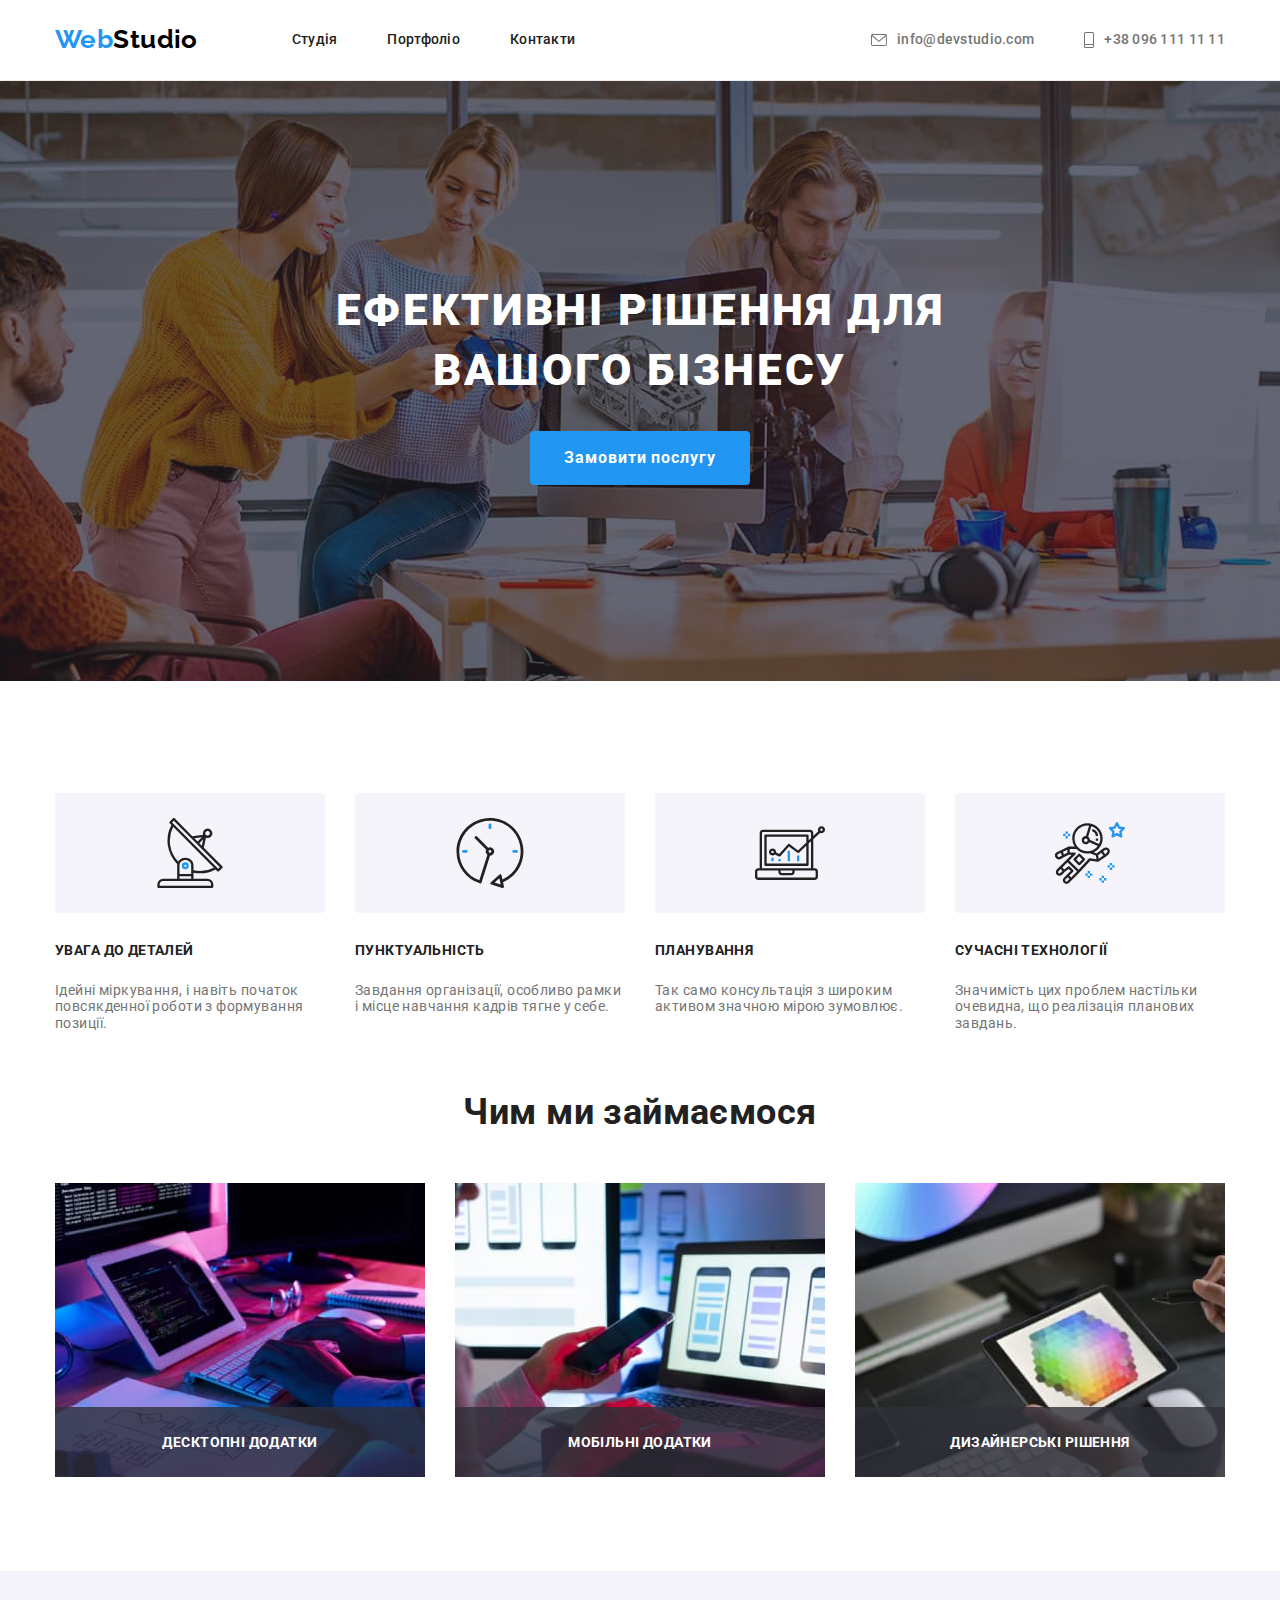
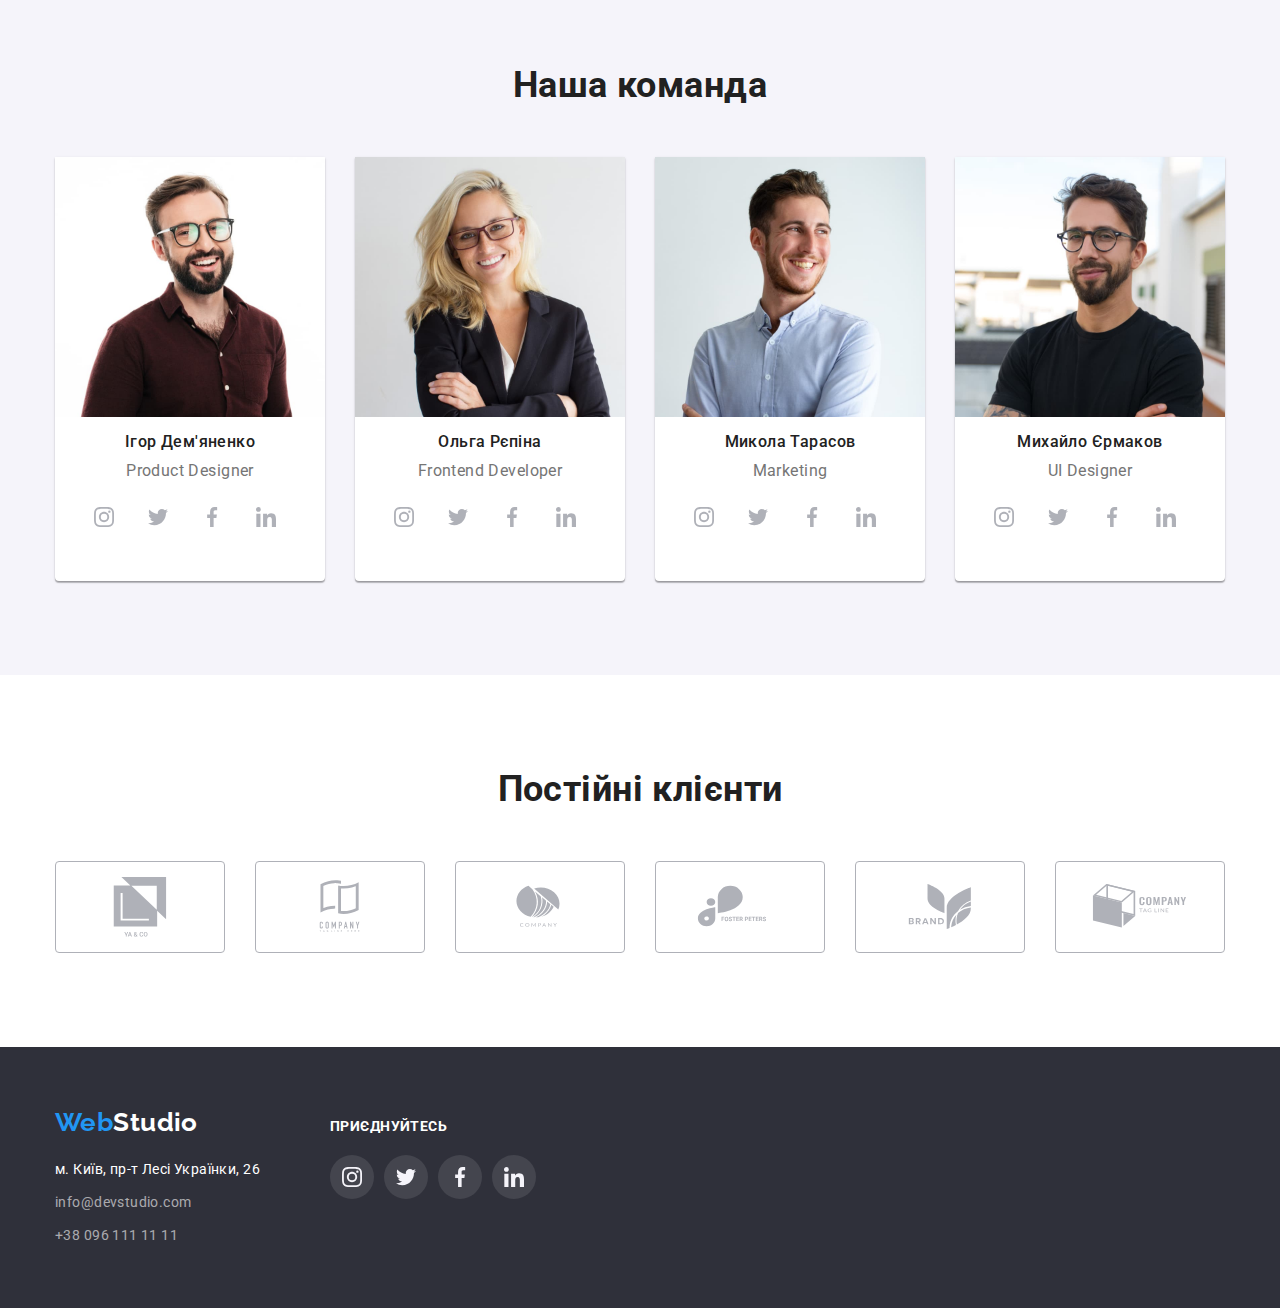
==== index.html @ 8e15bc78 "homeWork" ====
<!DOCTYPE html>
<html lang="ua">

<head>
    <meta charset="UTF-8">
    <meta http-equiv="X-UA-Compatible" content="IE=edge">
    <meta name="viewport" content="width=device-width, initial-scale=1.0">
    <link rel="preconnect" href="https://fonts.googleapis.com">
    <link rel="preconnect" href="https://fonts.gstatic.com" crossorigin>
    
<link href="https://fonts.googleapis.com/css2?family=Raleway:wght@700&family=Roboto:wght@400;500;700;900&display=swap"
rel="stylesheet">
<link rel="stylesheet"
href="https://cdnjs.cloudflare.com/ajax/libs/modern-normalize/1.1.0/modern-normalize.min.css">
    <link rel="stylesheet" href="./css/styles.css">
    <title>Студия</title>
</head>
<!--Шапка-->
<body>
    <header class="header-page">
        <div class="container main-nav">
            <nav class="nav">
                <a href="./index.html" class="logo"><span class="logo-word">Web</span>Studio</a>
                <ul class="site-nav list">
                    <li class="item"><a href="./index.html" class="link">Студія</a></li>
                    <li class="item"><a href="./portfolio.html" class="link active">Портфоліо</a></li>
                    <li class="item"><a href="" class="link">Контакти</a></li>
                </ul>
            </nav>
<ul class="contact list">
    <li class="item">
        <a href="mailto:info@devstudio.com" class="link-envelope link">
            <svg class="icon-envelope" width="16" height="12">
                <use href="./image4/icomoon.svg#icon-envelope-hover-2"></use>
            </svg>
            info@devstudio.com
        </a>
    </li>
    <li class="item">
        <a href="tel:+380961111111" class="link-smartphone link">
            <svg class="icon-smartphone" width="10" height="16">
                <use href="./image4/icomoon.svg#icon-smartphone"></use>
            </svg>
            +38 096 111 11 11
        </a>
    </li>
</ul>
</div>
</header>
<main>
        <!--Замовити послугу-->
        <section class="hero section overlay">
            <div class="container">
                <h1 class="hero-title">Ефективні рішення для вашого бізнесу</h1>
                <button type="button" class=" button button-primary" data-modal-open>Замовити послугу</button>
            </div>
        </section>
        <!-- Особливості -->
<section class="features-section section">
            <div class="container">
                <h2 class="vissually-hidden"></h2>
                <ul class="features list">
                    <li class="item">
                            <div class="icon-container">
                                <svg class="antenna" width="70" height="70">
                                    <use href="./image4/symbol-defs.svg#icon-antenna-1">
                                     </use>
                                 
                                </svg>
                            </div>

                        <h3 class="features-title">Увага до деталей</h3>
                        <p class="feature-text">Ідейні міркування, і навіть початок повсякденної роботи з формування позиції.
                        </p>
                    </li>
                    <li class="item">
                        <div class="icon-container">
                            <svg class="clock" width="70" height="70">
                                <use href="./image4/symbol-defs.svg#icon-clock-1">
                                </use>
                            </svg>
                        </div>
                        <h3 class="features-title">Пунктуальність</h3>
                        <p class="feature-text">Завдання організації, особливо рамки і місце навчання кадрів тягне у себе.</p>
                    </li>
                    <li class="item">
                            <div class="icon-container">
                            <svg class="diagram" width="70" height="70">
                                <use href="./image4/symbol-defs.svg#icon-diagram-1">
                                 </use>
                                </svg>
                         </div>
                        <h3 class="features-title">Планування</h3>
                        <p class="feature-text">Так само консультація з широким активом значною мірою зумовлює.</p>
                    </li>
                    <li class="item">
                        <div class="icon-container">
                            <svg class="astronaut" width="70" height="70">
                                <use href="./image4/symbol-defs.svg#icon-astronaut-1">
                                </use>
                            </svg>
                        </div>
                        <h3 class="features-title">Сучасні технології</h3>
                        <p class="feature-text">Значимість цих проблем настільки очевидна, що реалізація планових завдань.
                        </p>
                    </li>
                </ul>
            </div>

        </section>
        
        <!--Чим ми займаємося-->
    <section class="works section">
        <div class="container">
            <h2 class="section-title">Чим ми займаємося</h2>
            <ul class="works-images list">


                <li class="item">
             <div class="wrapper">
                <img src="./images/teamwork/work1.jpg" 
                 alt="Человек печатает на клавиатуре" class="work"   
                 width="370"
                 height="294"/> 
                <div class="overlay-box">
                <p class="overlay-text">Десктопні додатки
                </p>
                </div>
             </div>
                      </li>
                

                    <li class="item">
                        <div class="wrapper">
                        <img src="./images/teamwork/work2.jpg"
                         alt="Человек держит смартфон в руке" class="work"
                            width="370" 
                            height="294">
                            <div class="overlay-box">
                            <p class="overlay-text">Мобільні додатки</p>
                            </div>
                        </div>
                        </li>


                    <li class="item">
                        <div class="wrapper">
                        <img src="./images/teamwork/work3.jpg" 
                        alt="Человек держит планшет в руке" class="work"
                            width="370" 
                            height="294">
                            <div class="overlay-box">
                                <p class="overlay-text">Дизайнерські рішення</p>
                            </div>
                            </div>
                        </li>
                </ul>
            </div>
      </section>
        <!--Наша команда-->
        <section class="team section">
            <div class="container">
                <h2 class="section-title">Наша команда</h2>
                <ul class="team-list list">
                    <li class="item team-item">
                        <img 
                        src="./images/teamwork/designer.jpg" class="team-img" alt="Фото Ігор Дем'яненко" width="270" height="260">

                  <div class="img-descr">
                            <h3 class="team-member">Ігор Дем'яненко</h3>
                            <p class="team-descrp"lang="en">Product Designer</p>
                 </div>
        
                            <ul class="list team-link-list team-link">
                                <li class="social-link">
                                    <a class="team-icon-link" href="#">
                                        <svg class="team-social-icon" width="20" height="20">
                                            <use href="./image4/icomoon.svg#icon-instagram">

                                            </use>
                                        </svg>
                                     </a>
                                </li>
                                <li class="social-link">
                                    <a class="team-icon-link" href="#">
                                        <svg class="team-social-icon" width="20" height="20">
                                            <use href="./image4/icomoon.svg#icon-twitter">
                                
                                            </use>
                                        </svg>
                                    </a>
                                </li>
                            <li class="social-link">
                                    <a class="team-icon-link" href="#">
                                        <svg class="team-social-icon" width="20" height="20">
                                            <use href="./image4/icomoon.svg#icon-facebook">
                                
                                            </use>
                                        </svg>
                                    </a>
                            <li class="social-link">
                    
                                    <a class="team-icon-link" href="#">
                                        <svg class="team-social-icon" width="20" height="20">
                                            <use href="./image4/icomoon.svg#icon-elipse">
                                
                                            </use>
                                        </svg>
                                    </a>
                                </li>
                           </ul>
                     
                    </li>


                    <li class="item">
                        <img src="./images/teamwork/frontend.jpg" class="team-img" alt="Фото Ольга Репіна" width="270" height="260">
                     <div class="img-descr">
                            <h3 class="team-member">Ольга Рєпіна</h3>
                            <p class="team-descrp" lang="en">Frontend Developer</p>
             
                     </div>
                  
                            <ul class="list team-link-list team-link">
                            <li class="social-link">
                                    <a class="team-icon-link" href="#">
                                        <svg class="team-social-icon" width="20" height="20">
                                            <use href="./image4/icomoon.svg#icon-instagram">
                        
                                            </use>
                                        </svg>
                                    </a>
                                </li>
                            <li class="social-link">
                                    <a class="team-icon-link" href="#">
                                        <svg class="team-social-icon" width="20" height="20">
                                            <use href="./image4/icomoon.svg#icon-twitter">
                        
                                            </use>
                                        </svg>
                                    </a>
                                </li>
                             <li class="social-link"> 
                                    <a class="team-icon-link" href="#">
                                        <svg class="team-social-icon" width="20" height="20">
                                            <use href="./image4/icomoon.svg#icon-facebook">
                        
                                            </use>
                                        </svg>
                                    </a>
                             </li>
                                <li class="social-link">
                                    <a class="team-icon-link" href="#">
                                        <svg class="team-social-icon" width="20" height="20">
                                            <use href="./image4/icomoon.svg#icon-elipse">
                        
                                            </use>
                                        </svg>
                                    </a>
                                </li>
                            </ul>
                    
                    </li>
                    <li class="item">
                        <img src="./images/teamwork/marketing.jpg" class="team-img" alt="Фото Микола Тарасов" width="270" height="260">
                        <div class="img-descr">
                            <h3 class="team-member">Микола Тарасов</h3>
                            <p class="team-descrp" lang="en">Marketing</p>
                        </div>
                   
                            <ul class="list team-link-list team-link">
                            <li class="social-link">
                                    <a class="team-icon-link" href="#">
                                        <svg class="team-social-icon" width="20" height="20">
                                            <use href="./image4/icomoon.svg#icon-instagram">
                        
                                            </use>
                                        </svg>
                                    </a>
                                </li>
                            <li class="social-link">
                                    <a class="team-icon-link" href="#">
                                        <svg class="team-social-icon" width="20" height="20">
                                            <use href="./image4/icomoon.svg#icon-twitter">
                        
                                            </use>
                                        </svg>
                                    </a>
                                </li>
                            <li class="social-link">
                                    <a class="team-icon-link" href="#">
                                        <svg class="team-social-icon" width="20" height="20">
                                            <use href="./image4/icomoon.svg#icon-facebook">
                        
                                            </use>
                                        </svg>
                                    </a>
                                </li>
                            <li class="social-link">
                                    <a class="team-icon-link" href="#">
                                        <svg class="team-social-icon" width="20" height="20">
                                            <use href="./image4/icomoon.svg#icon-elipse">
                        
                                            </use>
                                        </svg>
                                    </a>
                                </li>
                            </ul>
               
                    </li>
                    <li class="item">
                        <img src="./images/teamwork/uldesigner.jpg" class="team-img" alt="Фото Михайло Єрмаков" width="270" height="260">
                        <div class="img-descr">
                            <h3 class="team-member">Михайло Єрмаков</h3>
                            <p class="team-descrp" lang="en">UI Designer</p>
                        </div>
            
                            <ul class="list team-link-list team-link">
                        <li class="social-link">
                                    <a class="team-icon-link" href="#">
                                        <svg class="team-social-icon" width="20" height="20">
                                            <use href="./image4/icomoon.svg#icon-instagram">
                        
                                            </use>
                                        </svg>
                                    </a>
                                </li>
                                <li class="social-link">
                                    <a class="team-icon-link" href="#">
                                        <svg class="team-social-icon" width="20" height="20">
                                            <use href="./image4/icomoon.svg#icon-twitter">
                        
                                            </use>
                                        </svg>
                                    </a>
                                </li>
                            <li class="social-link">
                                    <a class="team-icon-link" href="#">
                                        <svg class="team-social-icon" width="20" height="20">
                                            <use href="./image4/icomoon.svg#icon-facebook">
                        
                                            </use>
                                        </svg>
                                    </a>
                                </li>
                                <li class="social-link">
                                    <a class="team-icon-link" href="#">
                                        <svg class="team-social-icon" width="20" height="20">
                                            <use href="./image4/icomoon.svg#icon-elipse">
                        
                                            </use>
                                        </svg>
                                    </a>
                                </li>
                            </ul>
                        
                    </li>
                </ul>
            </div>
            </section>
    <!-- CLIENTS -->
    <section class="section">
        <div class="container">
            <h2 class="section-title">Постійні клієнти</h2>
            <ul class="clients-list list">
                <li class="clients-list-item">
                    <a class="clients-item-link" href="#">
                        <svg class="clients-icon" width="106" height="60">
                            <use href="./image4/icomoon.svg#icon-group"></use>
                        </svg>
                    </a>
                </li>
                <li class="clients-list-item">
                    <a class="clients-item-link" href="#">
                        <svg class="clients-icon" width="106" height="60">
                            <use href="./image4/icomoon.svg#icon-Logo"></use>
                        </svg>
                    </a>
                </li>
                <li class="clients-list-item">
                    <a class="clients-item-link" href="#">
                        <svg class="clients-icon" width="106" height="60">
                            <use href="./image4/icomoon.svg#icon-Logo-1"></use>
                        </svg>
                    </a>
                </li>
                <li class="clients-list-item">
                    <a class="clients-item-link" href="#">
                        <svg class="clients-icon" width="106" height="60">
                            <use href="./image4/icomoon.svg#icon-Logo-2"></use>
                        </svg>
                    </a>
                </li>
                <li class="clients-list-item">
                    <a class="clients-item-link" href="#">
                        <svg class="clients-icon" width="106" height="60">
                            <use href="./image4/icomoon.svg#icon-Logo-3"></use>
                        </svg>
                    </a>
                </li>
                <li class="clients-list-item">
                    <a class="clients-item-link" href="#">
                        <svg class="clients-icon" width="106" height="60">
                            <use href="./image4/icomoon.svg#icon-Logo-4"></use>
                        </svg>
                    </a>
                </li>
            </ul>
        </div>
    </section>
    </main>
            <!--Нижня шапка-->
            <footer class="footer">
                <div class="page-footer container">
                    <div class="adress-container">
                <a href="./index.html" class="logo"><span class="logo-word">Web</span>Studio</a>
                    <address>
                        <ul class="adress-list list">
                            <li class="item"> <a href="https://goo.gl/maps/piqngm7oDQpEDh6u6" class="address-list-link" target="_blank"
                                    rel="noopener nofollow noreferrer">м. Київ, пр-т Лесі Українки, 26</a> </li>
                                    <li class="item"> <a href="maito:info@devstudio.com" class="address-list-tel">info@devstudio.com</a> </li>
                        <li class="item"> <a href="tel:+380961111111" class="address-list-tel">+38 096 111 11 11</a> </li>
                        </ul>
                    </address>
                </div>
            <div class="link-container">
                <p class="footer-link-container-title">приєднуйтесь</p>
                <ul class="list footer-links-list">
                    <li class="footer-links-item">
                        <a class="footer-social-links" href="">
                            <svg class="footer-social-link-icon" width="20" height="20">
                                <use href="./image4/icomoon.svg#icon-instagram"></use>
                            </svg>
                        </a>
                    </li>
                    <li class="footer-links-item">
                        <a class="footer-social-links" href="">
                            <svg class="footer-social-link-icon" width="20" height="20">
                                <use href="./image4/icomoon.svg#icon-twitter"></use>
                            </svg>
                        </a>
                    </li>
                    <li class="footer-links-item">
                        <a class="footer-social-links" href="">
                            <svg class="footer-social-link-icon" width="20" height="20">
                                <use href="./image4/icomoon.svg#icon-facebook"></use>
                            </svg>
                        </a>
                    </li>
                    <li class="footer-links-item">
                        <a class="footer-social-links" href="">
                            <svg class="footer-social-link-icon" width="20" height="20">
                                <use href="./image4/icomoon.svg#icon-elipse"></use>
                            </svg>
                        </a>
                    </li>
                </ul>
            </div>
            </div>
            </footer>

<div class="backdrop is-hidden" data-modal>
    <div class="modal">
        <button class="close-btn" type="button" data-modal-close>
            <svg class="close-btn-icon" width="16" height="16">
                <use href="./image4/close.svg#icon-close-1"></use>
            </svg>
        </button>
    </div>
</div>
  <script src="./js/modal.js"></script>
         </body>
            </html>
---- css/styles.css ----
html {
    box-sizing: border-box;
}

*,
*::after,
*::before {
    box-sizing: inherit;
}

h1,
h2,
h3,
h4,
h5,
h6,
p {
    margin-top: 0;
}

a {
    text-decoration: none;
    color: inherit;
}

address {
    font-style: normal;
}


:root {
    --title-text-color: #212121;
    --primary-text-color: #757575;
    --accent-color: #2196F3;
    --deep-blue: #188CE8;
    --button-white-color: #FFFFFF;
    --background-section: #2F303A;
    --background-color: #F5F4FA;
    --black: #000000;

    /*--others*/
    --idx-header:100;
    --idx-backdrop:1000;
}

body {
    color: var(--primary-text-color);
    font-family: 'Roboto', sans-serif;
    letter-spacing: 0.03em;
    font-size: 14px;
    line-height: 1.71;
}

.list {
    list-style: none;
    padding-left: 0;
    margin: 0;
}

.container {
    width: 1200px;
    padding-left: 15px;
    padding-right: 15px;
    margin-left: auto;
    margin-right: auto;
}

.section {
    padding-top: 94px;
    padding-bottom: 94px;
}

/*Шапка*/

.header-page {
border-bottom: 1px solid #ECECEC;
padding-top: 24px;
padding-bottom: 25px;
}


/*Логотип*/

.logo {
color: var(--black);
    text-decoration: none;
    font-family: 'Raleway', sans-serif;
    font-weight: 700;
    font-size: 26px;
    line-height: 1.2;


}

.nav .logo {
    margin-right: 94px;
}

.logo .logo-word {
  color: var(--accent-color);
}

.main-nav {
    display: flex;
    align-items: center;
    justify-content: space-between;
}

.nav,
.site-nav {
    display: flex;
    align-items: center;
}


.site-nav .item:not(:last-child) {
    margin-right: 50px;
}

.site-nav .link {
    color: var(--title-text-color);
    text-decoration: none;
    font-weight: 500;
    line-height: 1.14;
    letter-spacing: 0.02em;
    position: relative;
    padding-top: 28px;
    padding-bottom: 28px;

}

.site-nav .current {
    color: var(--accent-color);
}

.site-nav .active::after{
    position: absolute;
    left: 0px;
    bottom: 0px;
    content: "";
    display: block;
    width: 100%;
    height: 4px;
    margin-bottom: -1px;
    border-radius: 2px;
    background-color: var(--accent-color);
    opacity: 0;


}


.active::after,
.active:hover::after,
.active:focus::after {
    opacity: 1;
}




.site-nav .link:hover,
.site-nav .link:focus {
    color: var(--accent-color);
}

.icon-envelope {
    margin-right: 10px;
    fill: currentColor;
}

.link-envelope {
    align-items: center;
    display: flex;
}

.icon-smartphone {
    margin-right: 10px;
    fill: currentColor;
}

.link-smartphone {
    align-items: center;
    display: flex;
}

.contact {
    display: flex;
}

.contact .link {
   color: var(--primary-text-color);
    text-decoration: none;
    font-weight: 500;
    line-height: 1.14;
    letter-spacing: 0.02em;
}

.contact .item:not(:last-child)
   { margin-right: 50px;
}

.contact .link:hover,
.contact .link:focus {
    color: var(--accent-color);
}


.hero {
    background-color: var(--background-section);
    text-align: center;
    padding-top: 200px;
    padding-bottom: 200px;
  
}

.overlay{
    max-width: 1600px;
    margin-left: auto;
    margin-right: auto;
    height: 600px;
    background-image: linear-gradient(to right, 
    rgba(47,48,58, 0.4),
    rgba(47, 48, 58, 0.4)
    ),
    url("../image4/Img\ \(1\).jpg");
    background-position: center;
    background-repeat: no-repeat;
    background-size: cover;
}



.hero .hero-title {
        display: block;
        width: 696px;
        text-align: center;
        margin-right: auto;
        margin-left: auto;

        color: var(--button-white-color);
        font-weight: 900;
        font-size: 44px;
        line-height: 1.36;
        letter-spacing: 0.06em;
        text-transform: uppercase;

        margin-top: 0;
        margin-bottom: 30px;
    }

/*Button*/

.button {
    font-size: 16px;
    text-align: center;
    cursor: pointer;
    font-family: inherit;
    border-color: transparent;
    border-radius: 4px;
}

.button-primary {
    color: var(--button-white-color);
    background-color: var(--accent-color);

    font-weight: 700;
    line-height: 1.88;
    letter-spacing: 0.06em;

    padding: 10px 32px;
    min-width: 200px;
}

.button-secondary {
    display: inline-block;
    color: var(--title-text-color);
    background-color: var(--background-color);

    font-weight: 500;
    line-height: 1.62;

    padding: 6px 22px;
}

.button-secondary:not(:last-child) {
    margin-right: 8px;
}

.button-primary:hover,
.button-primary:focus {
 color: var(--background-color);
 background-color: var(--deep-blue);
}

.button-secondary:hover,
.button-secondary:focus {
color: var(--button-white-color);
    background-color: var(--accent-color);
}

.button.active {
    color: var(--button-white-color);
    background-color: var(--accent-color);
}

/*FEATURES*/


.visually-hidden {
    position: absolute;
    width: 1px;
    height: 1px;
    margin: -1px;
    border: 0;
    padding: 0;

    white-space: nowrap;
    clip-path: inset(100%);
    clip: rect(0 0 0 0);
    overflow: hidden;
}

.features-section{
    padding-bottom: 47px;
}

.features {
    display: flex;
    flex-wrap: wrap;
 
}

.features .item {
    width: 270px;
}

.features .item:not(:last-child) {
    margin-right: 30px;
}
.features .features-title {
    color: var(--title-text-color);
    font-size: 14px;
    line-height: 1.14;
    text-transform: uppercase;
    margin-top: 0px;
    margin-bottom: 10px;
}

.features .feature-text {
    line-height: 1.17;
    margin-bottom: 0;
    margin-top: 0;
 


}

.works {
    padding-top: 0;
}

.works .works-images {
    display: flex;
}

.works-images .work {
    display: block;
    max-width: 100%;
    height: auto;
}


.works .works-images .item:not(:last-child) {
    margin-right: 30px;
}

.section-title {
    color: var(--title-text-color);
    font-size: 36px;
    line-height: 1.16;
    text-align: center;
    margin-top: 0px;
    margin-bottom: 50px;
}
*/
.team {
    background-color: var(--background-color);
}

.team-list {
    display: flex;
}

.team-list .item {
    box-shadow: 0px 1px 3px rgba(0, 0, 0, 0.12), 0px 1px 1px rgba(0, 0, 0, 0.14), 0px 2px 1px rgba(0, 0, 0, 0.2);
    border-radius: 0px 0px 4px 4px;
    text-align: center;
    background-color: var(--button-white-color);
}

.team-list .item:not(:last-child) {
    margin-right: 30px;
}

.team-list .item .img-descr {
    padding-top: 15px;
    padding-bottom: 15px;
}

.team .team-member {
    color: var(--title-text-color);
    font-weight: 500;
    font-size: 16px;
    line-height: 1.19;
    margin-bottom: 0;
    margin-bottom: 10px;
}

.team .team-descrp {
    font-size: 16px;
    line-height: 1.19;
    margin-bottom: 0;
}

.team-list .item .team-img {
    display: block;
    max-width: 100%;
    height: auto;
}

.footer {
    background-color: var(--background-section);
    padding-top: 60px;
    padding-bottom: 60px;
}

.footer .page-footer .logo {
    display: block;
    color: var(--button-white-color);
    margin-bottom: 20px;
}

.address-list .list .item:not(:last-child) {
    margin-bottom: 9px;
}

.address-list .address {
    font-style: normal;
    color: var(--button-white-color);
    text-decoration: none;
    font-size: 14px;
    line-height: 1.71;
}

.address-list .mail:hover,
.address-list .mail:focus,
.address-list .tel:hover,
.address-list .tel:focus {
    color: var(--accent-color);
}

.address-list .mail,
.address-list .tel {
    font-style: normal;
    color: rgba(255, 255, 255, 0.6);
    text-decoration: none;
    font-size: 14px;
    line-height: 1.71;
}



.portfolio-item {
    text-decoration: none;

}

.portfolio-title {
    color: var(--title-text-color);
    font-size: 18px;
    line-height: 2;
    letter-spacing: 0.06em;
    margin-bottom: 4px;
    margin-top: 0;
}

.portfolio-descrp {
    font-size: 16px;
    line-height: 1.88;
    padding-top: 0;
    margin-top: 0;
    margin-bottom: 0;
}

.portfolio-list {
    display: flex;
    flex-wrap: wrap;

    margin: -15px;
}


.portfolio-list .item {
    margin: 15px;

}

.portfolio-list .item .img-descr {
    border: 1px solid #EEEEEE;
    padding-top: 20px;
    padding-bottom: 20px;
    padding-right: 24px;
    padding-left: 24px;
}

.item .portfolio-img {
    display: block;
    max-width: 100%;
    height: auto;
}

.portfolio-nav {
    display: flex;
    justify-content: center;
    margin-bottom: 50px;
}

.portfolio-nav .item:not(:last-child) {
    margin-right: 8px;
}

.product-overlay{
    position: absolute;
    top: 0;
    left: 0;
    background-color: rgba(255, 255, 255, 0.457);
    backdrop-filter: blur(2px);
    display: flex;
    align-items: center;
    width: 100%;
    height: 100%;
    transform: translateY(100%);
background-color: rgba(33,150, 243, 0.9);
    transition: transform var(--trns-fast);
}

.portfolio-list-item:hover .product-overlay{
    transform: translateY(0);
}

.overlay-portfolio{
    font-weight: 700;
    padding-left: 20px;
    padding-right: 20px;
    letter-spacing: 0,02em;
    color: var(--button-white-color);
}

.thumb{
    position: relative;
    overflow: hidden;
   
}

/* ======================FEATURES================= */
.visually-hidden {
    position: absolute;
    width: 1px;
    height: 1px;
    margin: -1px;
    border: 0;
    padding: 0;

    white-space: nowrap;
    clip-path: inset(100%);
    clip: rect(0 0 0 0);
    overflow: hidden;
}

.features-section {
    padding-bottom: 47px;
}

.features {
    display: flex;
    flex-wrap: wrap;
 
}

.features .item {
    width: calc((100% - 90px) / 4);
}

.features .features-title {
    color: var(--title-text-color);
    font-size: 14px;
    line-height: 1.14;
    text-transform: uppercase;
    margin-top: 0px;
    margin-bottom: 10px;
}

.features .feature-text {
    line-height: 1.17;
    margin-bottom: 0;
    margin-top: 0;
    padding-top: 13.5px;
    padding-bottom: 13.5px;
}

.icon-container {
    width: 270px;
    height: 120px;
    background: #f5f4fa;
    border-radius: 4px;
    margin-bottom: 30px;
    padding: 25px 100px;
}





/* ==============/WORKS===================== */
/* ===============TEAM================== */
.section-title {
    color: var(--title-text-color);
    font-size: 36px;
    line-height: 1.16;
    text-align: center;
    margin-top: 0pxpx;
    margin-bottom: 50px;}


.team {
    background-color: var(--background-color);
}

.team-list {
    display: flex;
    flex-wrap: wrap;
}

.team-item {
    box-shadow: 0px 1px 3px rgba(0, 0, 0, 0.12), 0px 1px 1px rgba(0, 0, 0, 0.14),
        0px 2px 1px rgba(0, 0, 0, 0.2);
    border-radius: 0px 0px 4px 4px;
    text-align: center;
    background-color: var(--button-white-color);
    width: calc((100% - 90px) / 4);
}

.team-link-list {
    display: flex;
    
    align-items: center;
    justify-content: center;
}

    .team-link{
    padding-bottom: 42px;
}

.team-content {
    margin-bottom: 16px;
}


.team-social-icon {
    fill: #afb1b8;
}

.team-icon-link:hover .team-social-icon,
.team-icon-link:focus .team-social-icon {
    fill: var(--button-white-color);
}

.team-icon-link:hover,
.team-icon-link:focus {
    background-color: var(--accent-color);
    border-radius: 50%;
    width: 44px;
    height: 44px;
}

.team-icon-link {
    width: 44px;
    height: 44px;
    border-radius: 50%;
    fill: #afb1b8;
    padding: 12px;
    display: flex;
}

.team-img-description {
    padding: 30px 32px;
}

.team .team-member {
    color: var(--title-text-color);
    font-weight: 500;
    font-size: 16px;
    line-height: 1.19;
    margin-bottom: 0;
    margin-bottom: 10px;
}

.team .team-descrp {
    font-size: 16px;
    line-height: 1.19;
    margin-bottom: 0;
}

.team-list .item .team-img {
    display: block;
    max-width: 100%;
    height: auto;
}

/* ---------------TEAM--------------------*/
/* ----------------CLIENTS----------------*/
.clients-list {
    display: flex;
    flex-wrap: wrap;

}

.clients-list-item {
    width: 170px;
    height: 92px;
    border: 1px solid #afb1b8;
    border-radius: 4px;

   
}

.clients-list .clients-list-item:not(:nth-child(6n)){
margin-right: 30px;
}

.clients-list-item:hover,
.clients-list-item:focus {
    border: 1px solid var(--accent-color);
}
.clients-item-link:hover .clients-icon,
.clients-item-link:focus .clients-icon {
    fill: var(--accent-color);
}

.clients-item-link {
    display: flex;

    /* padding: 16px 32px; */
    width: 100%;
    height: 100%;
    align-items: center;
    justify-content: center;
}

.clients-icon {
    display: block;
fill: #afb1b8;
}

/* --------------CLIENTS---------*/
/* -------------FOOTER-----------*/
.footer-social-link-icon {
    fill: var(--background-color);
}

.footer-links-item:not(:nth-child(4n)){
margin-right: 10px;
}

.footer-links-item{
fill: var(--accent-color);
}

.footer-social-links{
fill:var(--button-white-color);
}

.footer {
    background-color: var(--background-section);
    padding-top: 60px;
    padding-bottom: 60px;
}

.page-footer {
    display: flex;
   
    align-items: baseline;
}

.footer-links-list {
    display: flex;

}

.footer-link-container-title {
    font-size: 14px;
    font-weight: 700;
    line-height: 1.14;
    color: var(--button-white-color);
    margin-bottom: 20px;
    text-transform: uppercase;
    
 
}


.footer-social-links {
background-color: rgba(255, 255, 255, 0.1);
    width: 44px;
    height: 44px;
    border-radius: 50%;
    padding: 12px;
    display: flex;

}

.footer-social-links:hover,
.footer-social-links:focus {
    background-color: var(--accent-color);
}

.footer-social-link-icon {
    fill: currentColor;

}


.footer .page-footer .logo {
    display: block;
    color: var(--button-white-color);
    margin-bottom: 20px;
}

.address-list-item:not(:last-child) {
    margin-bottom: 9px;
}

.address-list-link {
    font-style: normal;
    color: var(--button-white-color);
    text-decoration: none;
    font-size: 14px;
    line-height: 1.71;
}

.address-list-mail:hover,
.address-list-mail:focus,
.address-list-tel:hover,
.address-list-tel:focus {

    color: var(--accent-color);
}



.address-list-mail,
.address-list-tel {
    font-style: normal;
    color: rgba(255, 255, 255, 0.6);
    text-decoration: none;
    font-size: 14px;
    line-height: 1.71;
}

.link-container{
    margin-left: 70px;
}



/* ==============PORTFOLIO=========== */


.portfolio-list {
    display: flex;
    flex-wrap: wrap;
    
}

.portfolio-list-item:hover,
.portfolio-list-item:focus {
    box-shadow: 0px 1px 1px rgba(0, 0, 0, 0.12), 0px 4px 4px rgba(0, 0, 0, 0.06),
        1px 4px 6px rgba(0, 0, 0, 0.16);
}


.portfolio-list-img {
    display: block;
    max-width: 100%;
    height: auto;
}

.portfolio-nav {
    display: flex;
    justify-content: center;
    margin-bottom: 50px;

    flex-wrap: wrap;
}
  




 .footer-social-link-icon{
fill:var(--background-color);
 }

 .portfolio-img-descr {
     border: 1px solid #eeeeee;
     border-top: none;
     padding-top: 20px;
     padding-bottom: 20px;
     padding-right: 24px;
     padding-left: 24px;
 }

 .portfolio-list-descrp {
     font-size: 16px;
     line-height: 1.88;
     padding-top: 0;
     margin-top: 0;
     margin-bottom: 0;
 }

 .portfolio-list-title {
     color: var(--title-text-color);
     font-size: 18px;
     line-height: 2;
     letter-spacing: 0.06em;
     margin-bottom: 4px;
     margin-top: 0;
 }

 .adress-list .item:not(:last-child){
    margin-bottom: 9px;
 }
 

 .social-link{
    margin-right: 10px;
 }




 /*--Position overlay--*/
 .wrapper{
 border-radius: 4px;
 position: relative;
 outline:4px;
 }

.overlay-box {
position: absolute;
   width: 370px;
    height: 70px;
    border-radius: 0px;
    background: rgba(47, 48, 58, 0.8);
    left: 0;
    bottom: 0;
}

.overlay-text {
    font-family: 'Roboto';
    font-style: normal;
    font-weight: 700;
    font-size: 14px;
    line-height: 16px;
    text-align: center;
    letter-spacing: 0.03em;
    text-transform: uppercase;

    padding: 27px;

    color: #FFFFFF;
}
/* MODEL WINDOW */
.backdrop {
    position: fixed;
    top: 0;
    left: 0;

    width: 100%;
    height: 100%;

    background-color: rgba(0, 0, 0, 0.2);
    backdrop-filter: blur(2px);

    visibility: visible;
    transition: opacity 250ms, visibility 250ms linear;
}

.backdrop.is-hidden {
    opacity: 0;
    visibility: hidden;
    pointer-events: none;
}

.modal {
    transform: translateX(-50%) translateY(-50%);
    position: absolute;
    width: 528px;
    height: 581px;

    top: 50%;
    left: 50%;

    border-radius: 4px;
    background: #FFFFFF;
    box-shadow: 0px 1px 3px rgba(0, 0, 0, 0.12), 0px 1px 1px rgba(0, 0, 0, 0.14), 0px 2px 1px rgba(0, 0, 0, 0.2);

}

.close-btn {
    position: absolute;
    top: 10px;
    right: 10px;

    display: flex;
    align-items: center;
    justify-content: center;

    cursor: pointer;

    width: 30px;
    height: 30px;
    padding: 0;
    border-radius: 50%;
    border-color: rgba(0, 0, 0, 0.1);
    background-color: #FFFFFF;

}
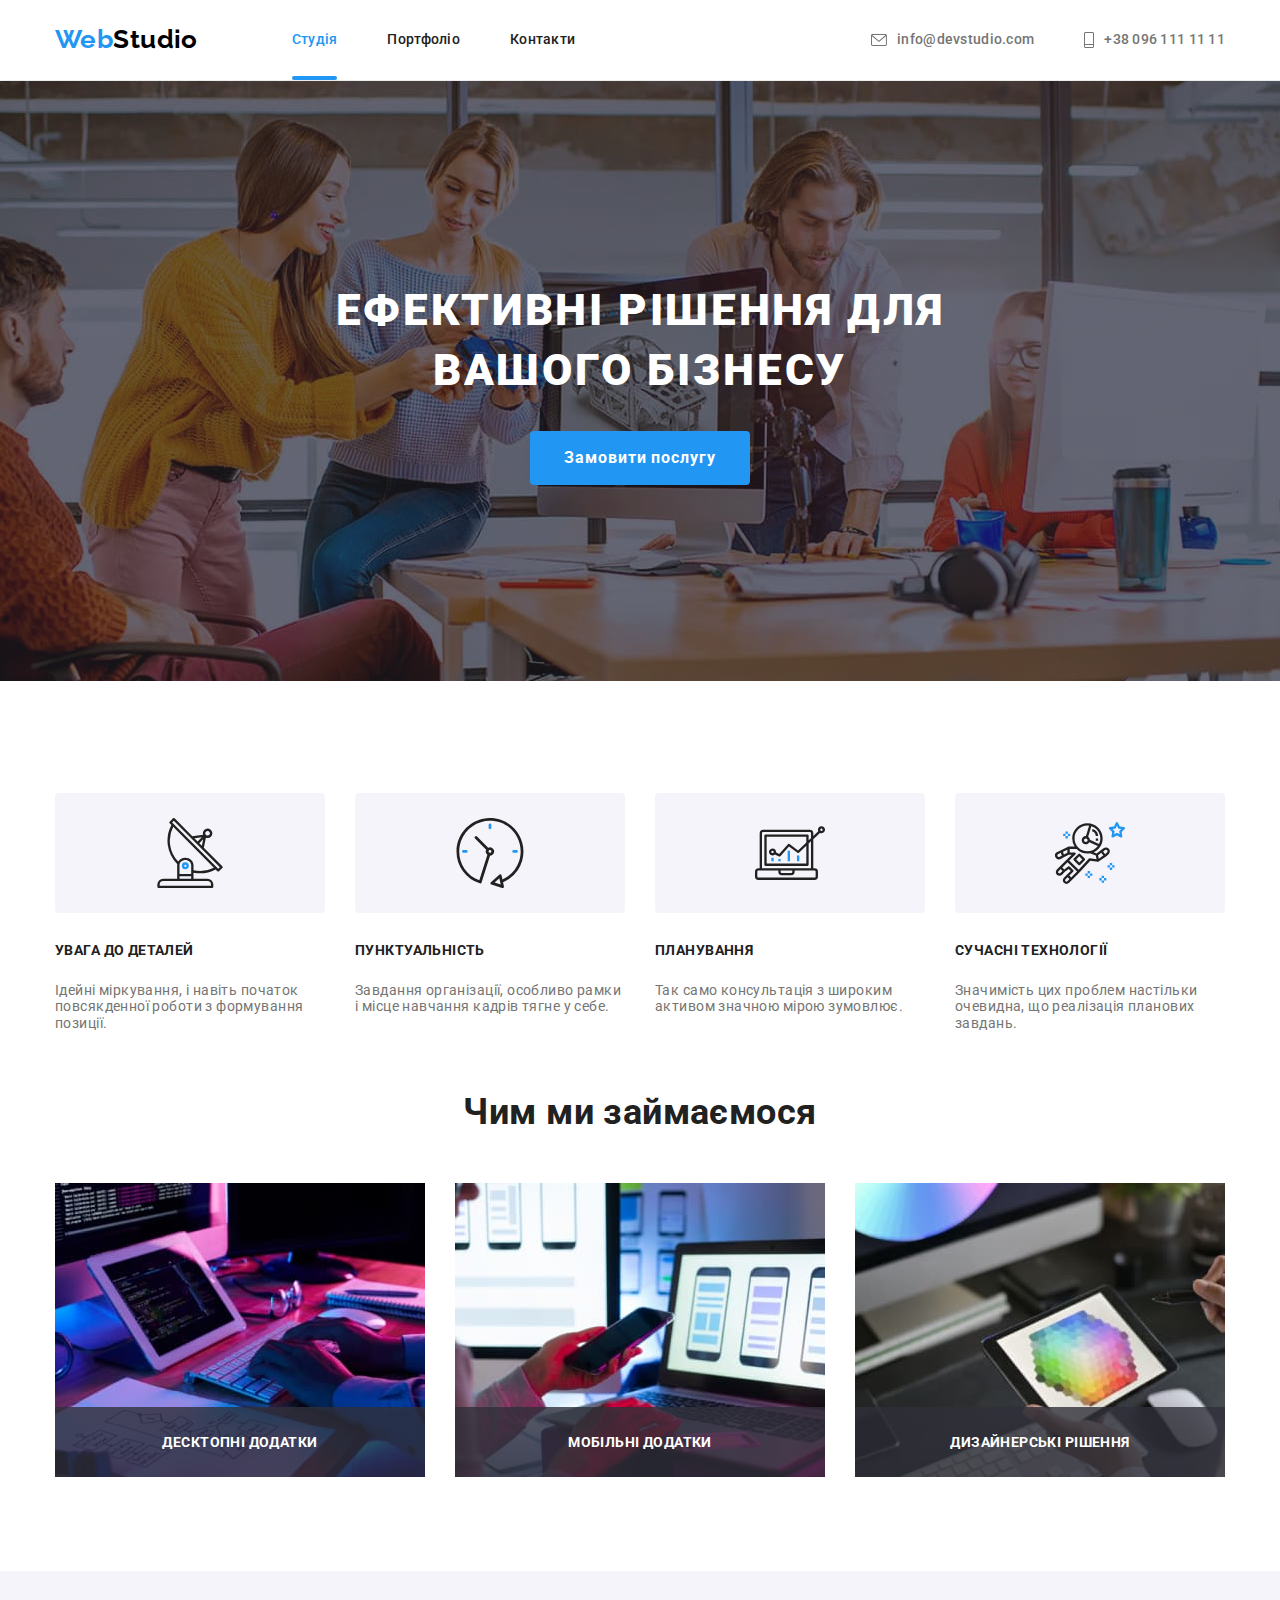
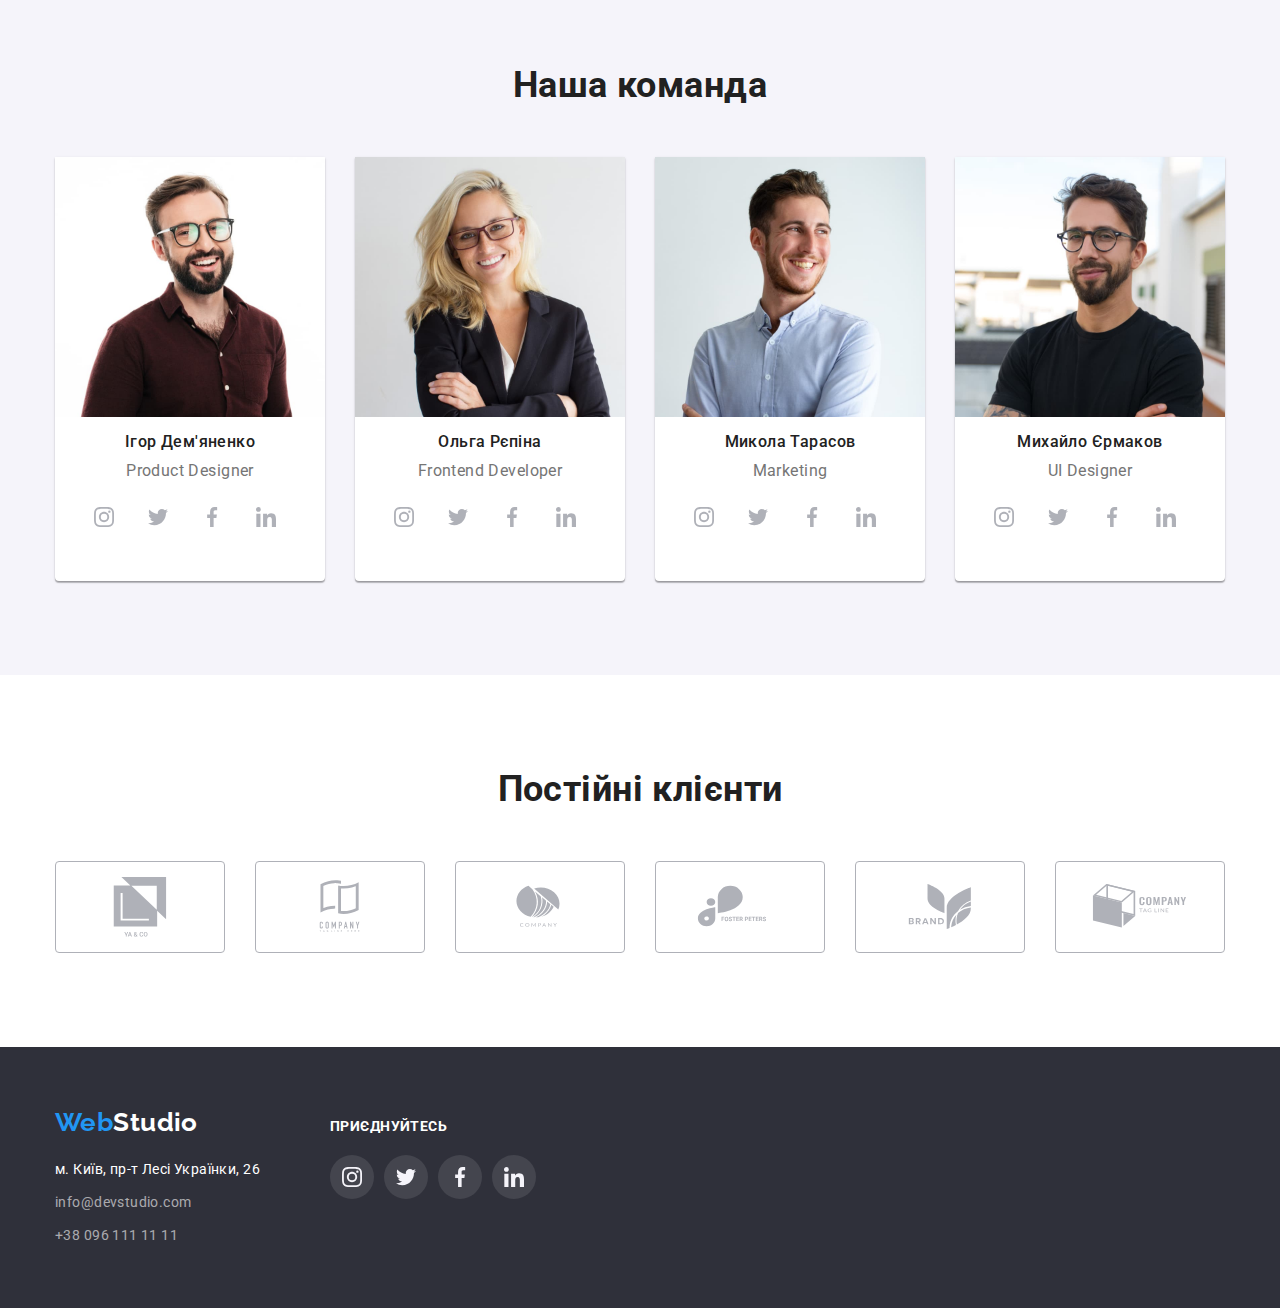
==== commit 8f5a26f8: "update" ====
--- a/index.html
+++ b/index.html
@@ -22,8 +22,8 @@
             <nav class="nav">
                 <a href="./index.html" class="logo"><span class="logo-word">Web</span>Studio</a>
                 <ul class="site-nav list">
-                    <li class="item"><a href="./index.html" class="link">Студія</a></li>
-                    <li class="item"><a href="./portfolio.html" class="link active">Портфоліо</a></li>
+                    <li class="item"><a href="./index.html" class="link active">Студія</a></li>
+                    <li class="item"><a href="./portfolio.html" class="link">Портфоліо</a></li>
                     <li class="item"><a href="" class="link">Контакти</a></li>
                 </ul>
             </nav>
--- a/css/styles.css
+++ b/css/styles.css
@@ -124,9 +124,10 @@
     line-height: 1.14;
     letter-spacing: 0.02em;
     position: relative;
-    padding-top: 28px;
-    padding-bottom: 28px;
-
+    padding-top: 32px;
+    padding-bottom: 32px;
+
+transition: fill 250ms cubic-bezier(0.4, 0, 0.2, 1);
 }
 
 .site-nav .current {
@@ -136,26 +137,29 @@
 .site-nav .active::after{
     position: absolute;
     left: 0px;
-    bottom: 0px;
+    bottom: -1px;
     content: "";
-    display: block;
+  
     width: 100%;
     height: 4px;
-    margin-bottom: -1px;
+    
     border-radius: 2px;
     background-color: var(--accent-color);
-    opacity: 0;
-
-
-}
-
-
-.active::after,
+    /*opacity: ;*/
+
+}
+
+
+.site-nav .active{
+    color: var(--accent-color);
+}
+
+/*.active::after,
 .active:hover::after,
 .active:focus::after {
     opacity: 1;
 }
-
+*/
 
 
 
@@ -194,6 +198,7 @@
     font-weight: 500;
     line-height: 1.14;
     letter-spacing: 0.02em;
+transition: color 250ms var(--timing-function);
 }
 
 .contact .item:not(:last-child)
@@ -270,6 +275,8 @@
 
     padding: 10px 32px;
     min-width: 200px;
+
+transition: color 250ms var(--timing-function);
 }
 
 .button-secondary {
@@ -281,6 +288,8 @@
     line-height: 1.62;
 
     padding: 6px 22px;
+
+transition: color 250ms var(--timing-function);
 }
 
 .button-secondary:not(:last-child) {
@@ -451,6 +460,8 @@
     text-decoration: none;
     font-size: 14px;
     line-height: 1.71;
+
+transition: color 250ms var(--timing-function);
 }
 
 .address-list .mail:hover,
@@ -467,6 +478,7 @@
     text-decoration: none;
     font-size: 14px;
     line-height: 1.71;
+transition: color 250ms var(--timing-function);
 }
 
 
@@ -524,6 +536,7 @@
     display: flex;
     justify-content: center;
     margin-bottom: 50px;
+    transition: color 250ms var(--timing-function);
 }
 
 .portfolio-nav .item:not(:last-child) {
@@ -531,18 +544,17 @@
 }
 
 .product-overlay{
-    position: absolute;
-    top: 0;
+position: absolute;
     left: 0;
-    background-color: rgba(255, 255, 255, 0.457);
-    backdrop-filter: blur(2px);
-    display: flex;
-    align-items: center;
+    bottom: 0;
+    content: "";
+    display: inline-block;
     width: 100%;
     height: 100%;
-    transform: translateY(100%);
-background-color: rgba(33,150, 243, 0.9);
-    transition: transform var(--trns-fast);
+    background-color: var(--accent-color);
+    transition: transform 250ms var(--timing-function);
+    transform: translateY(101%);
+    /* opacity: 0; */
 }
 
 .portfolio-list-item:hover .product-overlay{
@@ -550,12 +562,21 @@
 }
 
 .overlay-portfolio{
-    font-weight: 700;
-    padding-left: 20px;
-    padding-right: 20px;
-    letter-spacing: 0,02em;
+position: absolute;
+    left: 24px;
+    right: 24px;
+    top: 63px;
+    bottom: 63px;
+    font-weight: 400;
+    font-size: 18px;
+    line-height: calc(28 / 18);
+    letter-spacing: 0.03em;
     color: var(--button-white-color);
-}
+    display: flex;
+    justify-content: center;
+   /* transition: color 250ms var(--timing-function);*/
+}
+
 
 .thumb{
     position: relative;
@@ -691,6 +712,7 @@
     fill: #afb1b8;
     padding: 12px;
     display: flex;
+transition: color 250ms var(--timing-function);
 }
 
 .team-img-description {
@@ -731,6 +753,7 @@
     height: 92px;
     border: 1px solid #afb1b8;
     border-radius: 4px;
+transition: color 250ms var(--timing-function);
 
    
 }
@@ -756,6 +779,8 @@
     height: 100%;
     align-items: center;
     justify-content: center;
+
+transition: color 250ms var(--timing-function);
 }
 
 .clients-icon {
@@ -805,7 +830,8 @@
     color: var(--button-white-color);
     margin-bottom: 20px;
     text-transform: uppercase;
-    
+ 
+    transition: color 250ms var(--timing-function);
  
 }
 
@@ -957,8 +983,8 @@
  outline:4px;
  }
 
-.overlay-box {
-position: absolute;
+   .overlay-box {
+   position: absolute;
    width: 370px;
     height: 70px;
     border-radius: 0px;
@@ -993,8 +1019,13 @@
     background-color: rgba(0, 0, 0, 0.2);
     backdrop-filter: blur(2px);
 
+    opacity: 1;
     visibility: visible;
     transition: opacity 250ms, visibility 250ms linear;
+    pointer-events: initial;
+    z-index: var(--idx-backdrop);
+    pointer-events: inherit;
+    transition: 250ms cubic-bezier(0.4, 0, 0.2, 1);
 }
 
 .backdrop.is-hidden {
@@ -1015,7 +1046,11 @@
     border-radius: 4px;
     background: #FFFFFF;
     box-shadow: 0px 1px 3px rgba(0, 0, 0, 0.12), 0px 1px 1px rgba(0, 0, 0, 0.14), 0px 2px 1px rgba(0, 0, 0, 0.2);
-
+    transition: 250ms cubic-bezier(0.4, 0, 0.2, 1);
+}
+
+.backdrop.is-hidden .modal{
+    transform: translateX(-50%) translateY(-65%);
 }
 
 .close-btn {
@@ -1031,9 +1066,11 @@
 
     width: 30px;
     height: 30px;
+    background-color: transparent;
     padding: 0;
     border-radius: 50%;
     border-color: rgba(0, 0, 0, 0.1);
     background-color: #FFFFFF;
-
-}
+    border:1px solid;
+
+}
